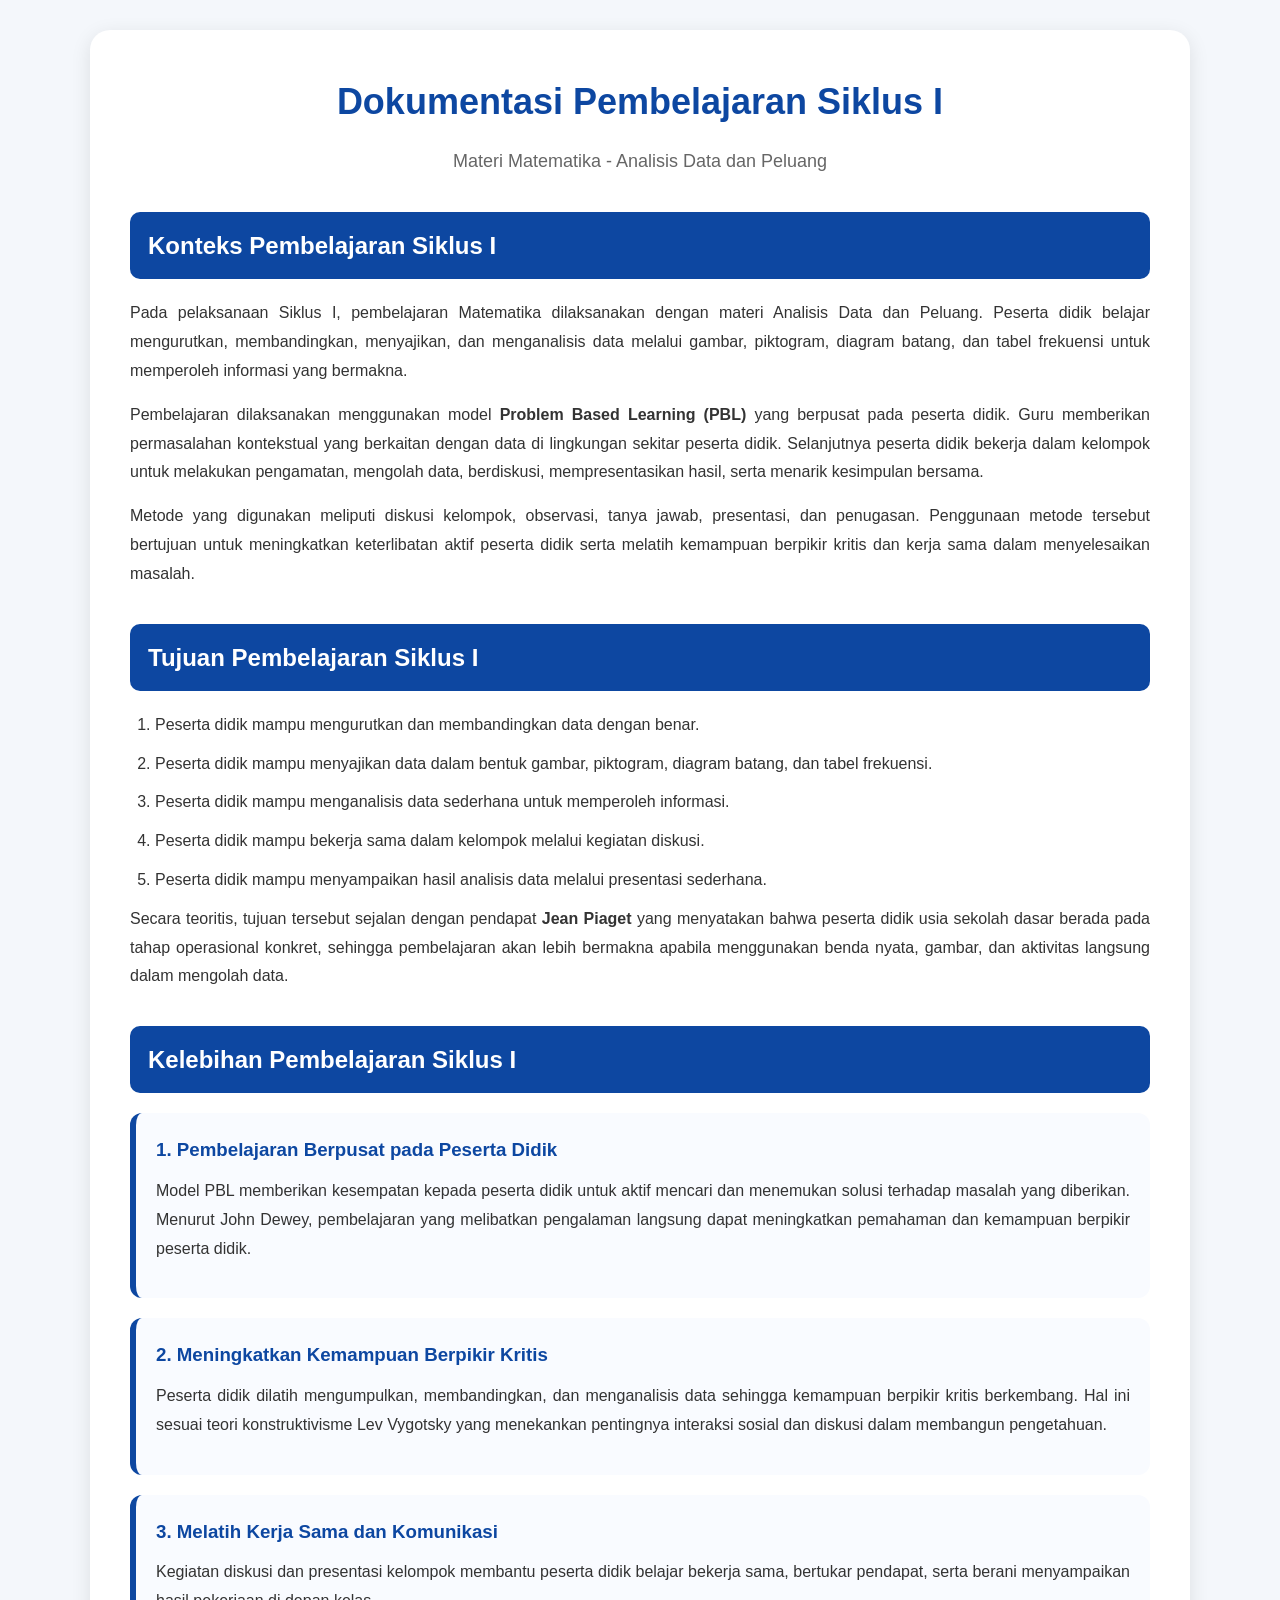
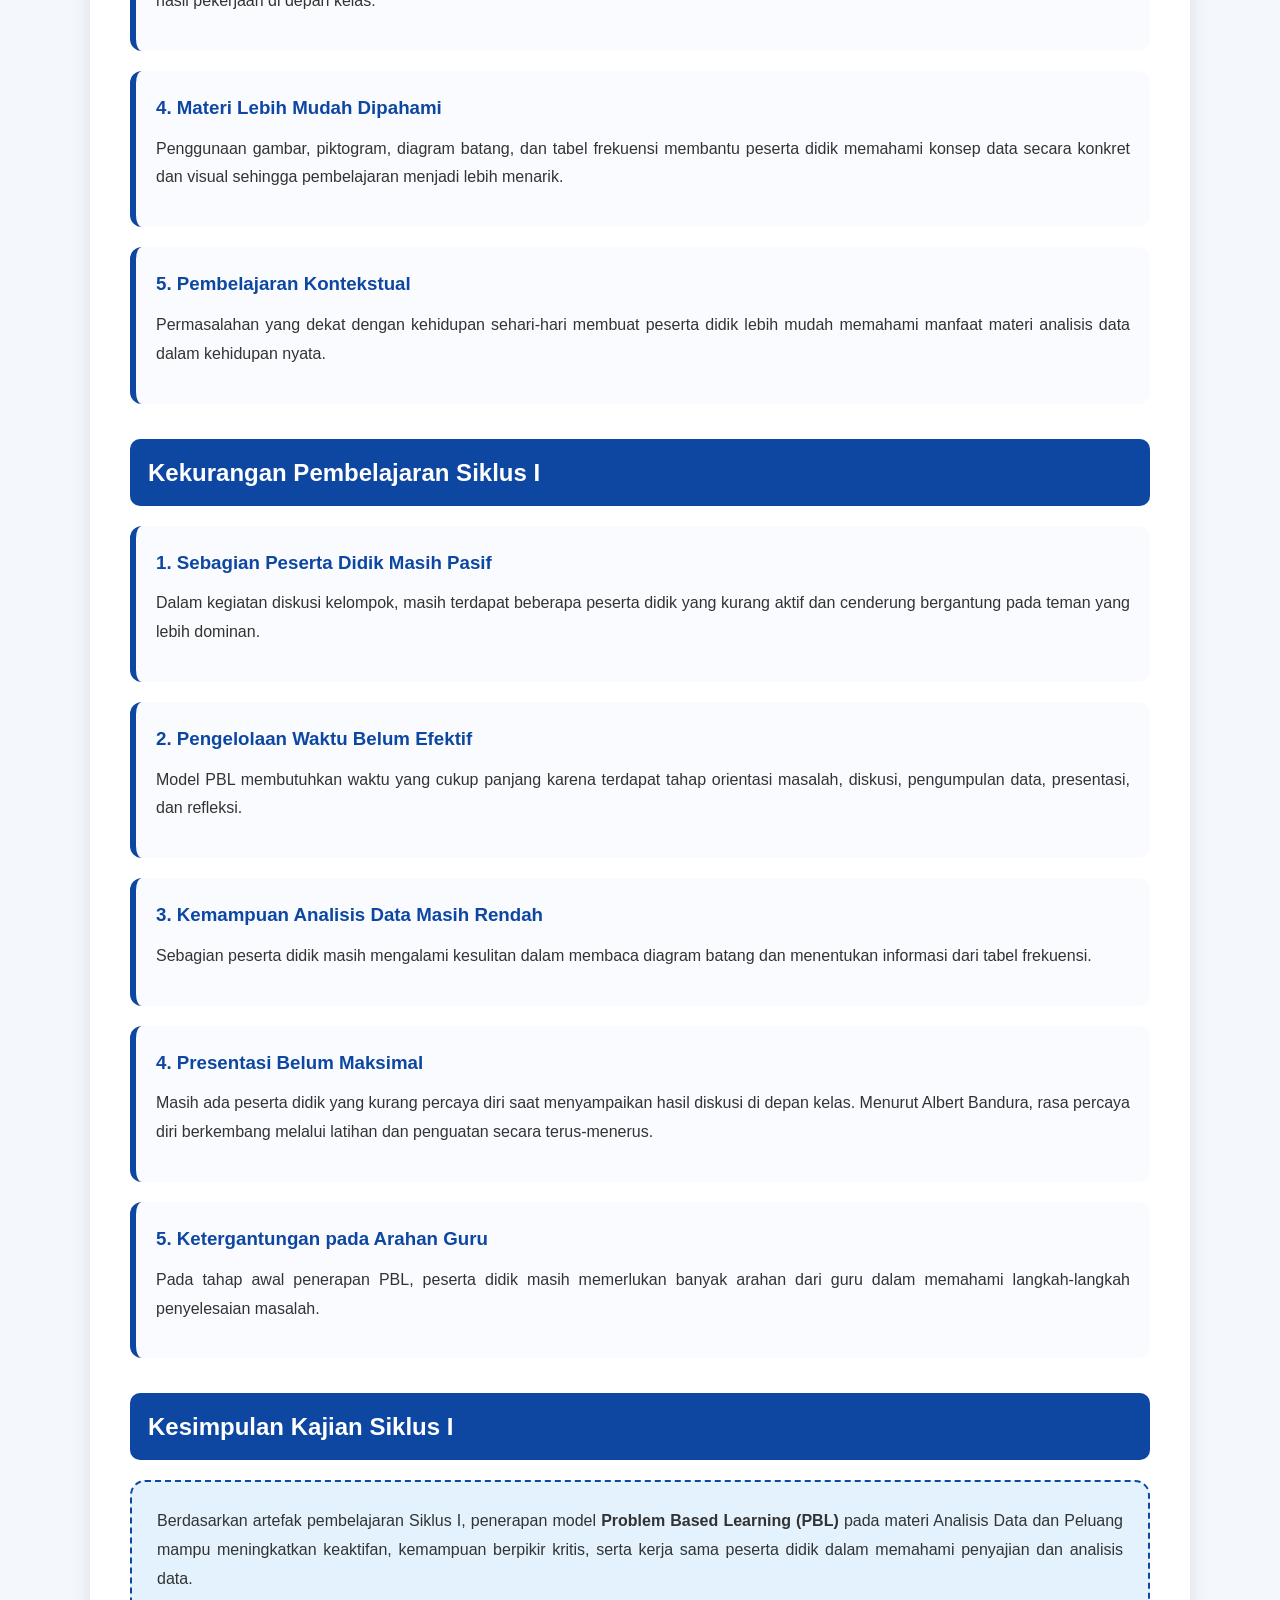
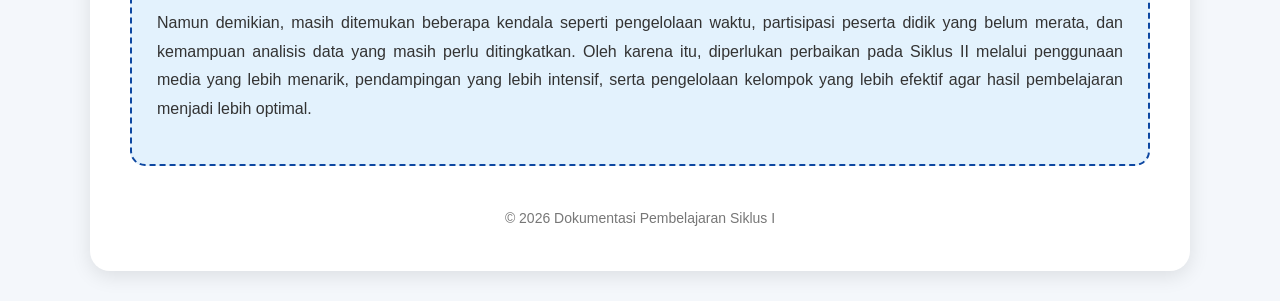
==== analisis1.html @ 6421f56c "Create analisis1.html" ====
<!DOCTYPE html>
<html lang="id">
<head>
<meta charset="UTF-8">
<meta name="viewport" content="width=device-width, initial-scale=1.0">
<title>Dokumentasi Siklus I</title>

<style>

*{
    margin:0;
    padding:0;
    box-sizing:border-box;
    font-family:Arial, Helvetica, sans-serif;
}

body{
    background:#f4f7fb;
    color:#333;
    line-height:1.8;
    padding:30px;
}

.container{
    max-width:1100px;
    margin:auto;
    background:white;
    padding:40px;
    border-radius:20px;
    box-shadow:0 5px 20px rgba(0,0,0,0.1);
}

.judul{
    text-align:center;
    margin-bottom:35px;
}

.judul h1{
    color:#0d47a1;
    margin-bottom:10px;
    font-size:36px;
}

.judul p{
    color:#666;
    font-size:18px;
}

.section{
    margin-bottom:35px;
}

.section h2{
    background:#0d47a1;
    color:white;
    padding:12px 18px;
    border-radius:10px;
    margin-bottom:20px;
    font-size:24px;
}

.section p{
    text-align:justify;
    margin-bottom:15px;
}

ol, ul{
    margin-left:25px;
    margin-top:10px;
}

li{
    margin-bottom:10px;
}

.card{
    background:#f9fbff;
    border-left:6px solid #0d47a1;
    padding:20px;
    margin-bottom:20px;
    border-radius:12px;
    transition:0.3s;
}

.card:hover{
    transform:translateY(-5px);
    box-shadow:0 5px 15px rgba(0,0,0,0.1);
}

.card h3{
    color:#0d47a1;
    margin-bottom:10px;
}

.kesimpulan{
    background:#e3f2fd;
    padding:25px;
    border-radius:15px;
    border:2px dashed #0d47a1;
}

.footer{
    text-align:center;
    margin-top:40px;
    color:#777;
    font-size:14px;
}

@media(max-width:768px){

.container{
    padding:20px;
}

.judul h1{
    font-size:28px;
}

.section h2{
    font-size:20px;
}

}

</style>
</head>

<body>

<div class="container">

    <div class="judul">
        <h1>Dokumentasi Pembelajaran Siklus I</h1>
        <p>Materi Matematika - Analisis Data dan Peluang</p>
    </div>

    <!-- KONTEKS -->
    <div class="section">
        <h2>Konteks Pembelajaran Siklus I</h2>

        <p>
            Pada pelaksanaan Siklus I, pembelajaran Matematika dilaksanakan 
            dengan materi Analisis Data dan Peluang. Peserta didik belajar 
            mengurutkan, membandingkan, menyajikan, dan menganalisis data 
            melalui gambar, piktogram, diagram batang, dan tabel frekuensi 
            untuk memperoleh informasi yang bermakna.
        </p>

        <p>
            Pembelajaran dilaksanakan menggunakan model 
            <b>Problem Based Learning (PBL)</b> yang berpusat pada peserta didik. 
            Guru memberikan permasalahan kontekstual yang berkaitan dengan data 
            di lingkungan sekitar peserta didik. Selanjutnya peserta didik bekerja 
            dalam kelompok untuk melakukan pengamatan, mengolah data, berdiskusi, 
            mempresentasikan hasil, serta menarik kesimpulan bersama.
        </p>

        <p>
            Metode yang digunakan meliputi diskusi kelompok, observasi, 
            tanya jawab, presentasi, dan penugasan. Penggunaan metode tersebut 
            bertujuan untuk meningkatkan keterlibatan aktif peserta didik serta 
            melatih kemampuan berpikir kritis dan kerja sama dalam menyelesaikan masalah.
        </p>
    </div>

    <!-- TUJUAN -->
    <div class="section">
        <h2>Tujuan Pembelajaran Siklus I</h2>

        <ol>
            <li>Peserta didik mampu mengurutkan dan membandingkan data dengan benar.</li>
            <li>Peserta didik mampu menyajikan data dalam bentuk gambar, piktogram, diagram batang, dan tabel frekuensi.</li>
            <li>Peserta didik mampu menganalisis data sederhana untuk memperoleh informasi.</li>
            <li>Peserta didik mampu bekerja sama dalam kelompok melalui kegiatan diskusi.</li>
            <li>Peserta didik mampu menyampaikan hasil analisis data melalui presentasi sederhana.</li>
        </ol>

        <p>
            Secara teoritis, tujuan tersebut sejalan dengan pendapat 
            <b>Jean Piaget</b> yang menyatakan bahwa peserta didik usia sekolah dasar 
            berada pada tahap operasional konkret, sehingga pembelajaran akan lebih 
            bermakna apabila menggunakan benda nyata, gambar, dan aktivitas langsung 
            dalam mengolah data.
        </p>
    </div>

    <!-- KELEBIHAN -->
    <div class="section">
        <h2>Kelebihan Pembelajaran Siklus I</h2>

        <div class="card">
            <h3>1. Pembelajaran Berpusat pada Peserta Didik</h3>
            <p>
                Model PBL memberikan kesempatan kepada peserta didik untuk aktif 
                mencari dan menemukan solusi terhadap masalah yang diberikan. 
                Menurut John Dewey, pembelajaran yang melibatkan pengalaman langsung 
                dapat meningkatkan pemahaman dan kemampuan berpikir peserta didik.
            </p>
        </div>

        <div class="card">
            <h3>2. Meningkatkan Kemampuan Berpikir Kritis</h3>
            <p>
                Peserta didik dilatih mengumpulkan, membandingkan, dan menganalisis data 
                sehingga kemampuan berpikir kritis berkembang. Hal ini sesuai teori 
                konstruktivisme Lev Vygotsky yang menekankan pentingnya interaksi sosial 
                dan diskusi dalam membangun pengetahuan.
            </p>
        </div>

        <div class="card">
            <h3>3. Melatih Kerja Sama dan Komunikasi</h3>
            <p>
                Kegiatan diskusi dan presentasi kelompok membantu peserta didik belajar 
                bekerja sama, bertukar pendapat, serta berani menyampaikan hasil pekerjaan 
                di depan kelas.
            </p>
        </div>

        <div class="card">
            <h3>4. Materi Lebih Mudah Dipahami</h3>
            <p>
                Penggunaan gambar, piktogram, diagram batang, dan tabel frekuensi membantu 
                peserta didik memahami konsep data secara konkret dan visual sehingga 
                pembelajaran menjadi lebih menarik.
            </p>
        </div>

        <div class="card">
            <h3>5. Pembelajaran Kontekstual</h3>
            <p>
                Permasalahan yang dekat dengan kehidupan sehari-hari membuat peserta didik 
                lebih mudah memahami manfaat materi analisis data dalam kehidupan nyata.
            </p>
        </div>

    </div>

    <!-- KEKURANGAN -->
    <div class="section">
        <h2>Kekurangan Pembelajaran Siklus I</h2>

        <div class="card">
            <h3>1. Sebagian Peserta Didik Masih Pasif</h3>
            <p>
                Dalam kegiatan diskusi kelompok, masih terdapat beberapa peserta didik 
                yang kurang aktif dan cenderung bergantung pada teman yang lebih dominan.
            </p>
        </div>

        <div class="card">
            <h3>2. Pengelolaan Waktu Belum Efektif</h3>
            <p>
                Model PBL membutuhkan waktu yang cukup panjang karena terdapat tahap 
                orientasi masalah, diskusi, pengumpulan data, presentasi, dan refleksi.
            </p>
        </div>

        <div class="card">
            <h3>3. Kemampuan Analisis Data Masih Rendah</h3>
            <p>
                Sebagian peserta didik masih mengalami kesulitan dalam membaca diagram batang 
                dan menentukan informasi dari tabel frekuensi.
            </p>
        </div>

        <div class="card">
            <h3>4. Presentasi Belum Maksimal</h3>
            <p>
                Masih ada peserta didik yang kurang percaya diri saat menyampaikan hasil 
                diskusi di depan kelas. Menurut Albert Bandura, rasa percaya diri berkembang 
                melalui latihan dan penguatan secara terus-menerus.
            </p>
        </div>

        <div class="card">
            <h3>5. Ketergantungan pada Arahan Guru</h3>
            <p>
                Pada tahap awal penerapan PBL, peserta didik masih memerlukan banyak arahan 
                dari guru dalam memahami langkah-langkah penyelesaian masalah.
            </p>
        </div>

    </div>

    <!-- KESIMPULAN -->
    <div class="section">
        <h2>Kesimpulan Kajian Siklus I</h2>

        <div class="kesimpulan">
            <p>
                Berdasarkan artefak pembelajaran Siklus I, penerapan model 
                <b>Problem Based Learning (PBL)</b> pada materi Analisis Data dan Peluang 
                mampu meningkatkan keaktifan, kemampuan berpikir kritis, serta kerja sama 
                peserta didik dalam memahami penyajian dan analisis data.
            </p>

            <p>
                Namun demikian, masih ditemukan beberapa kendala seperti pengelolaan waktu, 
                partisipasi peserta didik yang belum merata, dan kemampuan analisis data 
                yang masih perlu ditingkatkan. Oleh karena itu, diperlukan perbaikan pada 
                Siklus II melalui penggunaan media yang lebih menarik, pendampingan yang 
                lebih intensif, serta pengelolaan kelompok yang lebih efektif agar hasil 
                pembelajaran menjadi lebih optimal.
            </p>
        </div>
    </div>

    <div class="footer">
        © 2026 Dokumentasi Pembelajaran Siklus I
    </div>

</div>

</body>
</html>
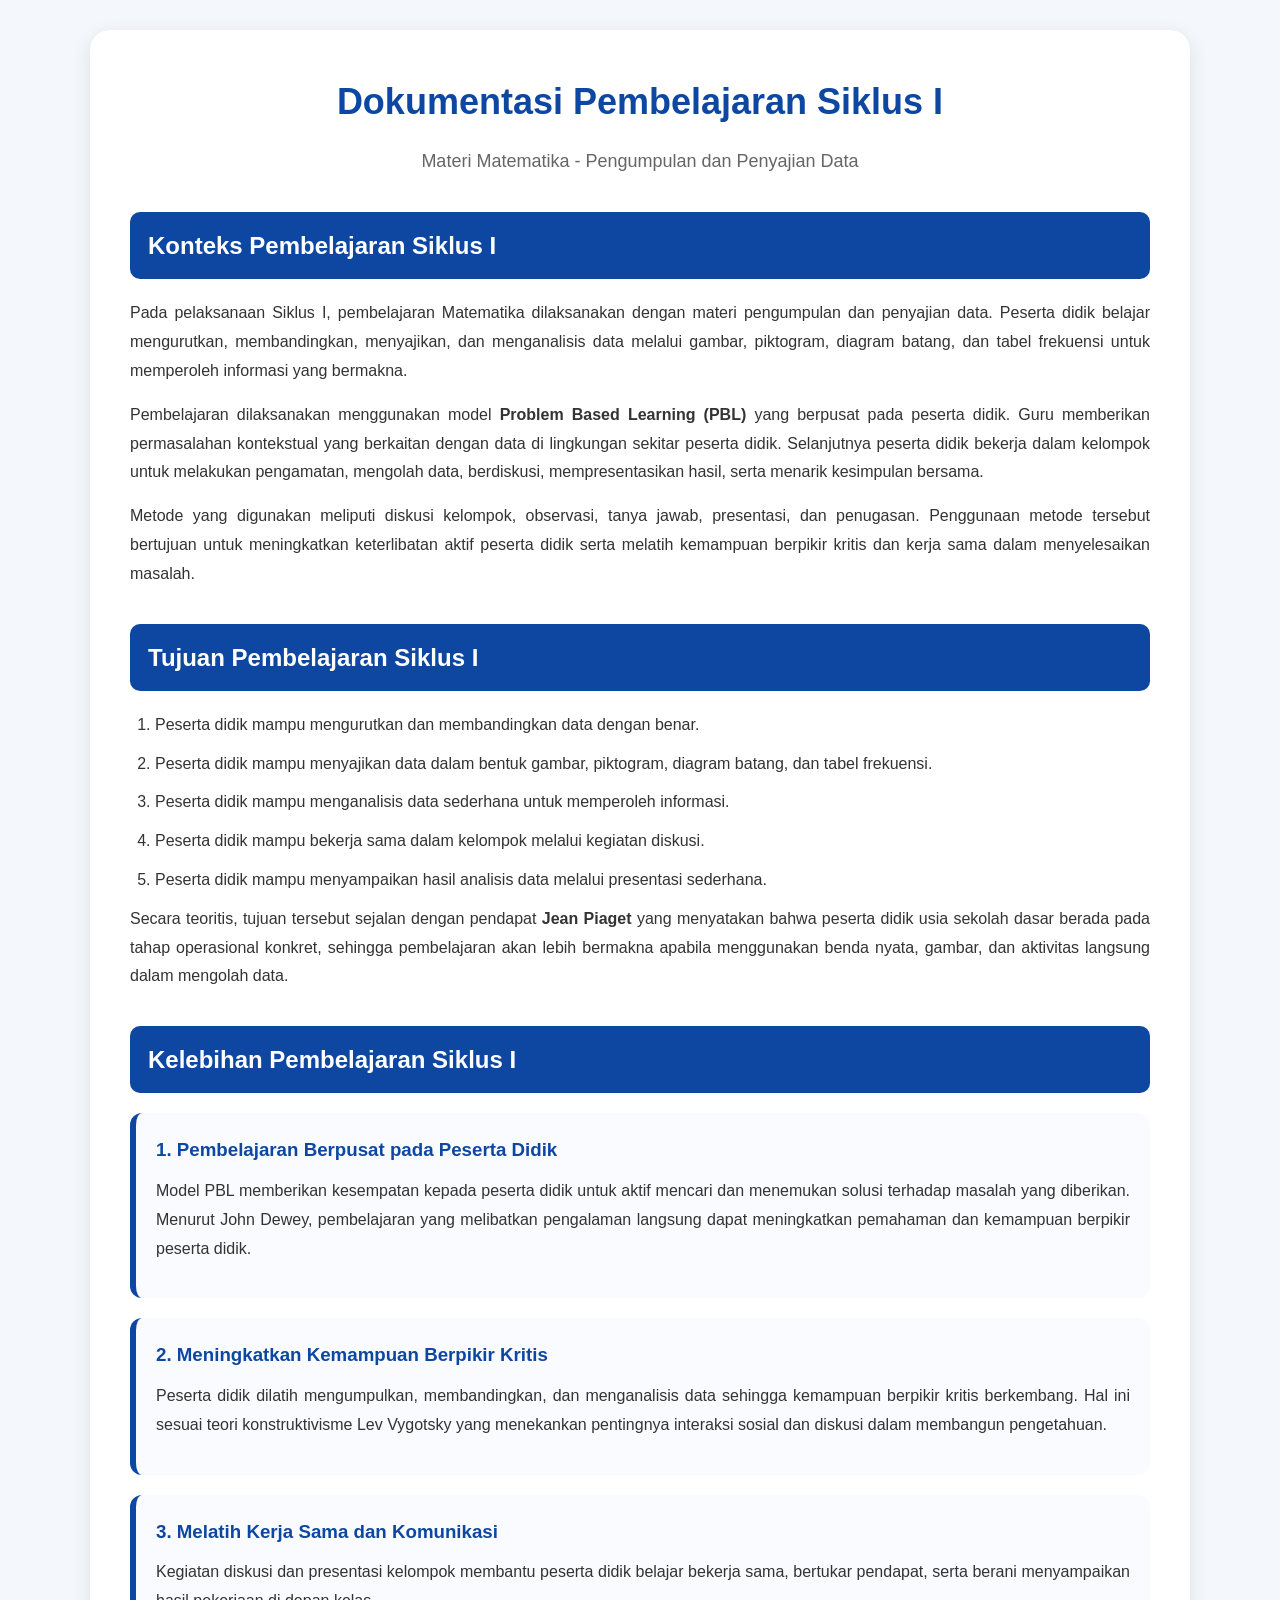
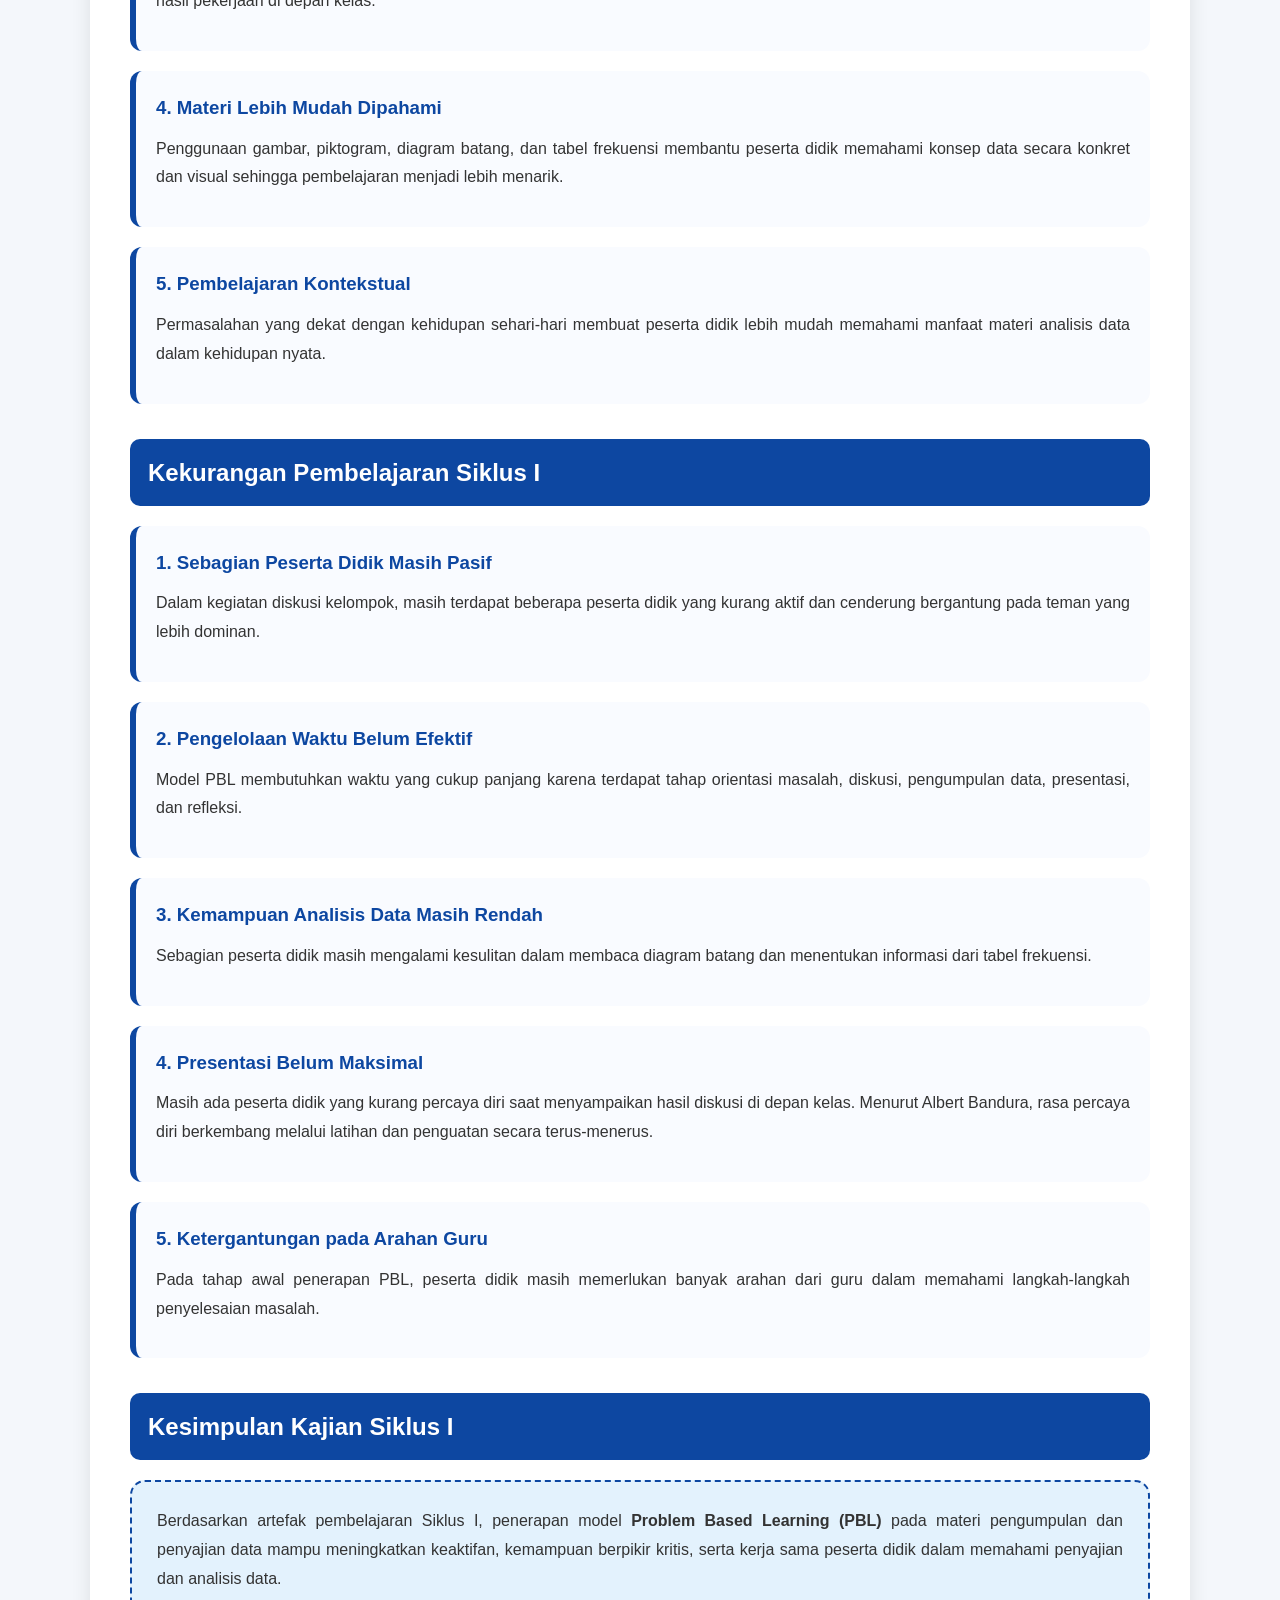
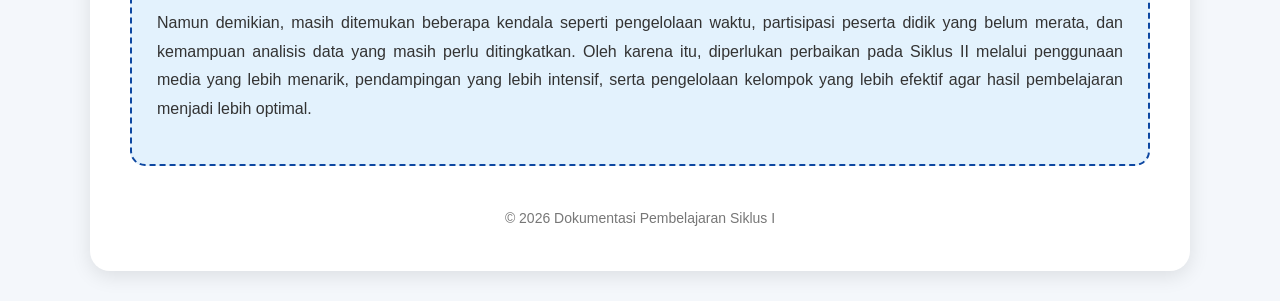
==== commit 47f2d9a3: "Update learning material from data analysis to data collection" ====
--- a/analisis1.html
+++ b/analisis1.html
@@ -131,7 +131,7 @@
 
     <div class="judul">
         <h1>Dokumentasi Pembelajaran Siklus I</h1>
-        <p>Materi Matematika - Analisis Data dan Peluang</p>
+        <p>Materi Matematika - Pengumpulan dan Penyajian Data</p>
     </div>
 
     <!-- KONTEKS -->
@@ -140,7 +140,7 @@
 
         <p>
             Pada pelaksanaan Siklus I, pembelajaran Matematika dilaksanakan 
-            dengan materi Analisis Data dan Peluang. Peserta didik belajar 
+            dengan materi pengumpulan dan penyajian data. Peserta didik belajar 
             mengurutkan, membandingkan, menyajikan, dan menganalisis data 
             melalui gambar, piktogram, diagram batang, dan tabel frekuensi 
             untuk memperoleh informasi yang bermakna.
@@ -290,7 +290,7 @@
         <div class="kesimpulan">
             <p>
                 Berdasarkan artefak pembelajaran Siklus I, penerapan model 
-                <b>Problem Based Learning (PBL)</b> pada materi Analisis Data dan Peluang 
+                <b>Problem Based Learning (PBL)</b> pada materi pengumpulan dan penyajian data
                 mampu meningkatkan keaktifan, kemampuan berpikir kritis, serta kerja sama 
                 peserta didik dalam memahami penyajian dan analisis data.
             </p>
